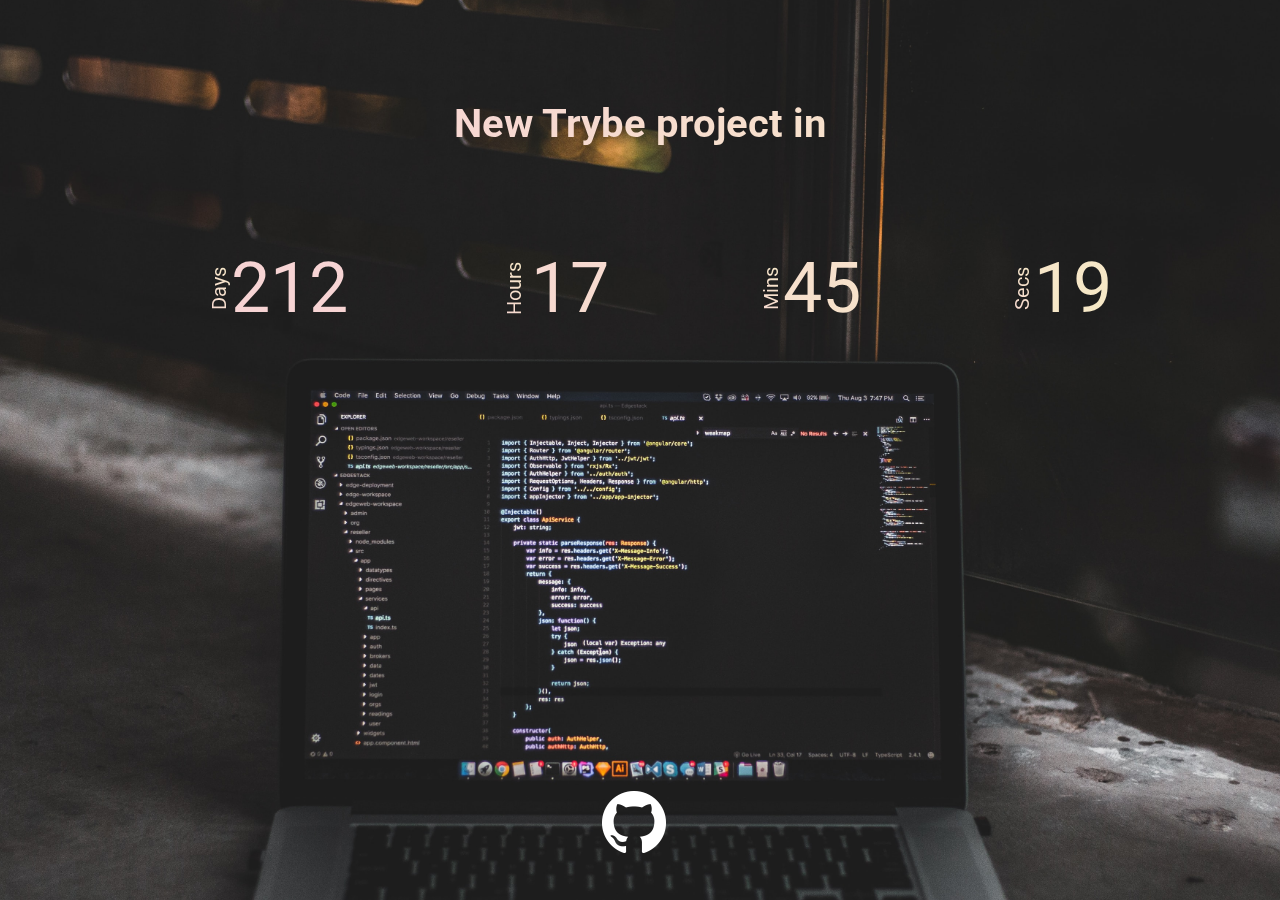
==== personal-projects/clock/index.html @ 7cb1464d "Countdown to next Project" ====
<!DOCTYPE html>
<html lang="en">
<head>
    <meta charset="UTF-8">
    <meta http-equiv="X-UA-Compatible" content="IE=edge">
    <meta name="viewport" content="width=device-width, initial-scale=1.0">
    <title>Document</title>
    <link rel="stylesheet" href="style.css">
    <script src="script.js" defer></script>
</head>
<body>
    <h1 id="titulo">New Trybe project in</h1>


    <div id="time-container">
        <div class = 'time-inside'>
            <small>Days</small>
            <div id='days' class="time">0</div>
        </div>

        <div class = 'time-inside'>
            <small>Hours</small>
            <div id='hours' class="time">0</div>
        </div>

        <div class = 'time-inside'>
            <small>Mins</small>
            <div id='minutes' class="time">0</div>
        </div>

        <div class = 'time-inside'>
            <small>Secs</small>
            <div id='seconds' class="time">0</div>
        </div>
    </div>
    <a id="github" href="github.com/effolex">
        <img src="imgs/git.png" alt="" srcset="">
    </a>
</body>
</html>
---- personal-projects/clock/style.css ----
@import url('https://fonts.googleapis.com/css2?family=Roboto:ital,wght@0,500;1,100;1,300&display=swap');

body {
    font-family: 'Roboto', sans-serif;
    background: url(imgs/code2.jpg);
    background-size: 2000px;
    background-position: 50% 20%;
    background-repeat: no-repeat;
    background-attachment: fixed;
    color: white;
}

#titulo { 
    display: flex;
    justify-content: center;
    flex-wrap: wrap;
    text-align: center;
    margin-top: 100px;
    font-size: 40px;

    background-color: #f6ecc4;
background-image: linear-gradient(315deg, #f6ecc4 0%, #f7d4d4 74%);





    background-clip: text;
    -webkit-background-clip: text;
    -webkit-text-fill-color: transparent;
}

#time-container {
    display: flex;
    flex-wrap: wrap;
    flex: 40%;
    align-content: space-between;
    justify-content: space-evenly;
    margin-left: 50px;
    margin-right: 50px;
    margin-top: 100px;
    font-size: 70px;

    background-color: #f6ecc4;
background-image: linear-gradient(315deg, #f6ecc4 0%, #f7d4d4 74%);




    background-clip: text;
    -webkit-background-clip: text;
    -webkit-text-fill-color: transparent;

    
}

.time-inside {
    display: flex;
    margin: 0;
    padding: 0;
}

#time-container small {
    transform: rotate(-90deg);
    display: flex;
    align-items: flex-end;
    font-size: 20px;
    margin: 0;
    padding: 10px;

    background-color: #f6ecc4;
background-image: linear-gradient(315deg, #f6ecc4 0%, #f7d4d4 74%);




    background-clip: text;
    -webkit-background-clip: text;
    -webkit-text-fill-color: transparent;
}

#github {
    height: 40px;
    position: absolute;
    display: flex;
    align-items: flex-end;
    justify-content: center;
    align-content: flex-end;
    bottom:5%;
    left: 47%;
    


}
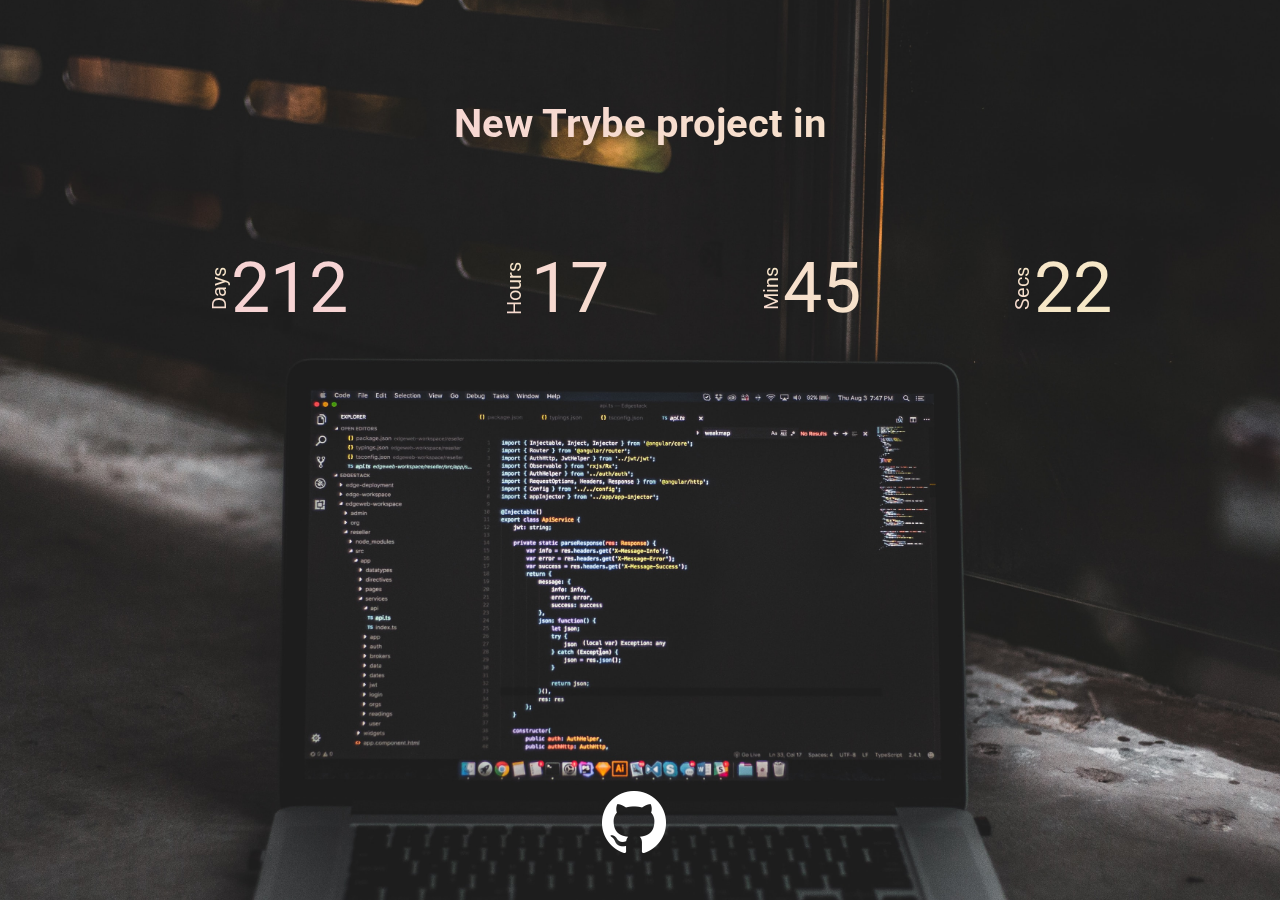
==== commit f0603593: "correção no href" ====
--- a/personal-projects/clock/index.html
+++ b/personal-projects/clock/index.html
@@ -33,8 +33,8 @@
             <div id='seconds' class="time">0</div>
         </div>
     </div>
-    <a id="github" href="github.com/effolex">
+    <a id="github" href="https://www.github.com/effolex">
         <img src="imgs/git.png" alt="" srcset="">
     </a>
 </body>
-</html>+</html>
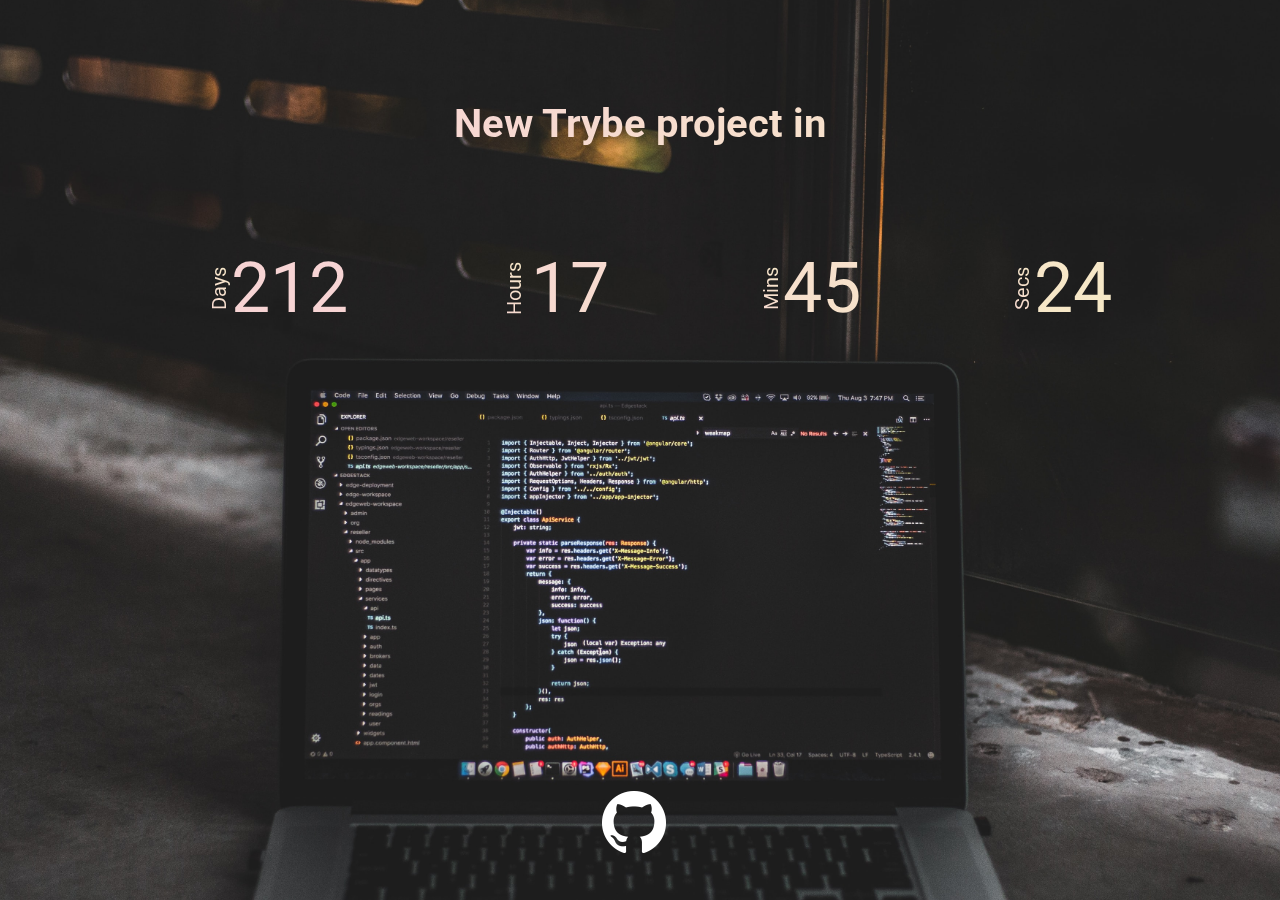
==== commit c0d26c5e: "Update index.html" ====
--- a/personal-projects/clock/index.html
+++ b/personal-projects/clock/index.html
@@ -4,7 +4,7 @@
     <meta charset="UTF-8">
     <meta http-equiv="X-UA-Compatible" content="IE=edge">
     <meta name="viewport" content="width=device-width, initial-scale=1.0">
-    <title>Document</title>
+    <title>Countdown Timer</title>
     <link rel="stylesheet" href="style.css">
     <script src="script.js" defer></script>
 </head>
--- a/personal-projects/clock/style.css
+++ b/personal-projects/clock/style.css
@@ -88,7 +88,22 @@
     align-content: flex-end;
     bottom:5%;
     left: 47%;
-    
+}
 
+@media only screen and (min-width: 1920px) {
+    body {
+        background-size: 2600px;
+    }
 
-}+    #titulo {
+        font-size: 70px;
+    }
+
+    #time-container {
+        font-size: 100px;
+    }
+
+    #time-container small {
+        padding: 20px;
+    }
+}
